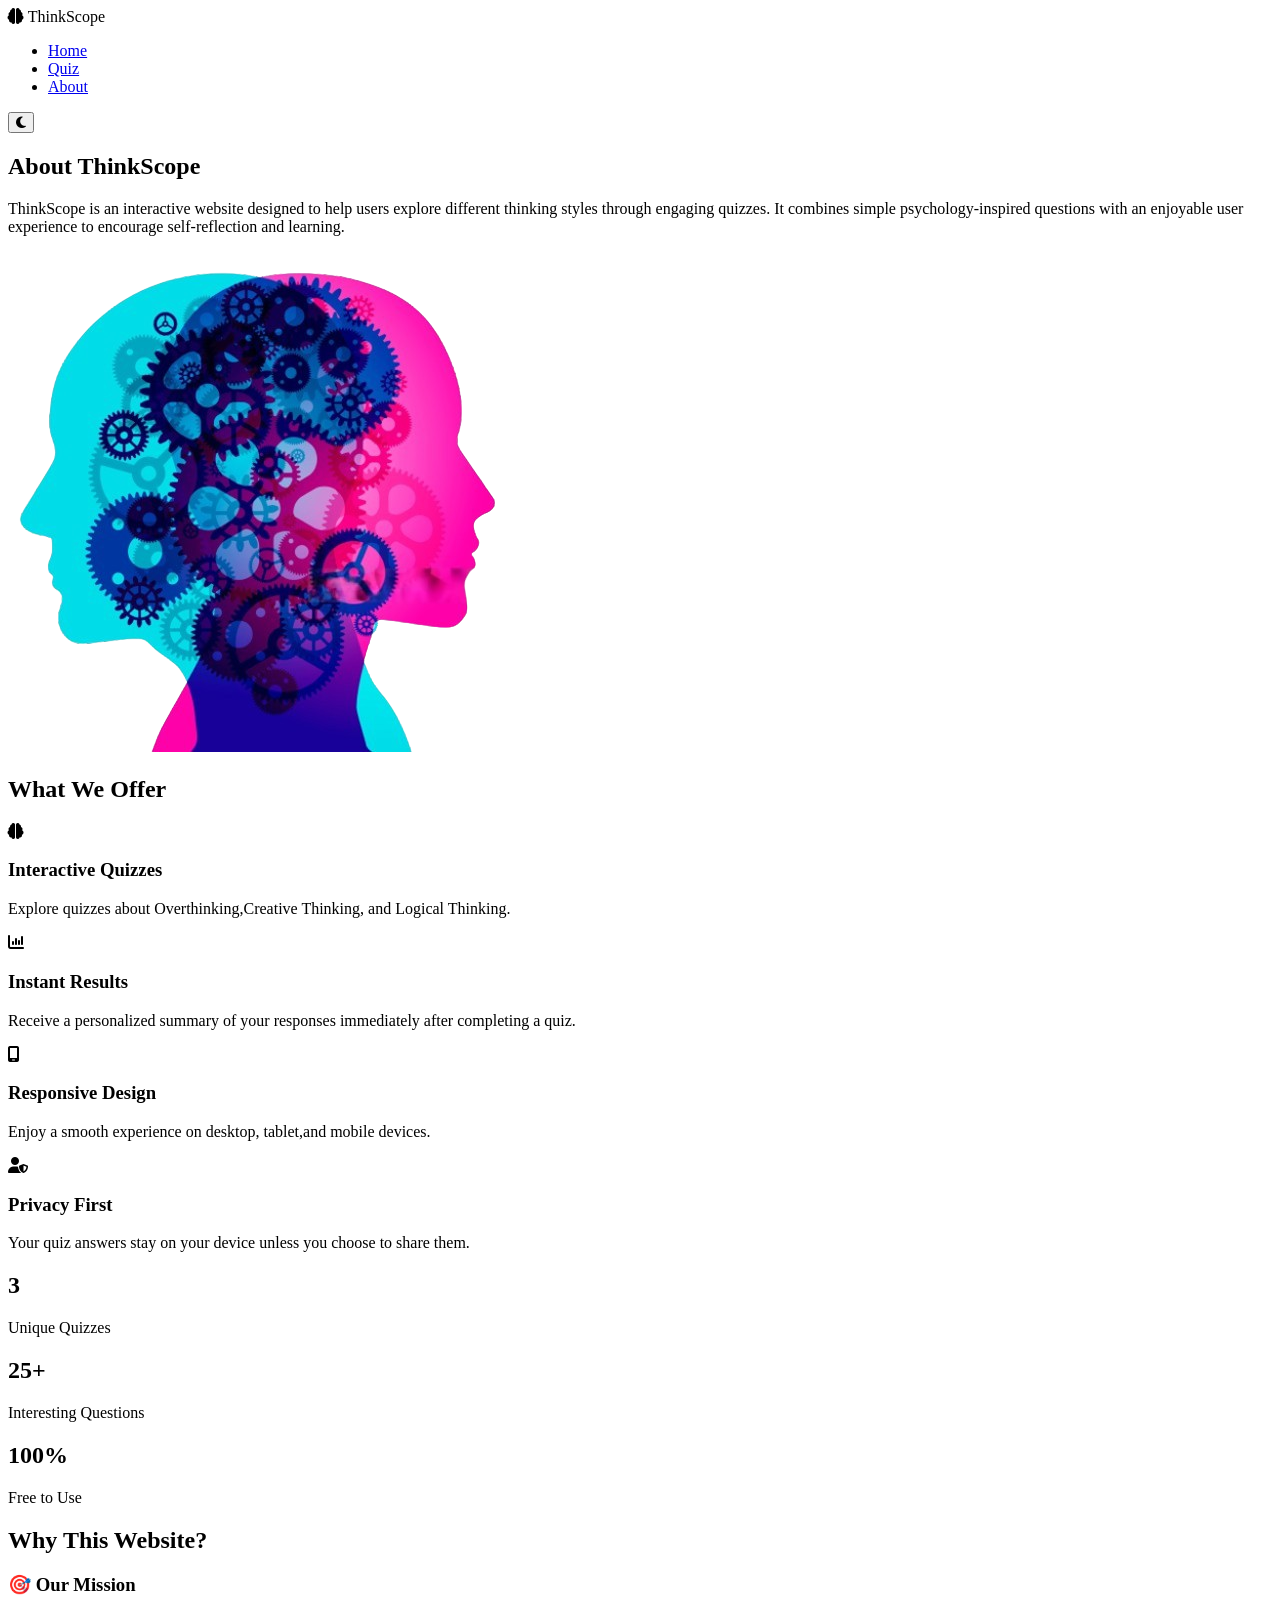
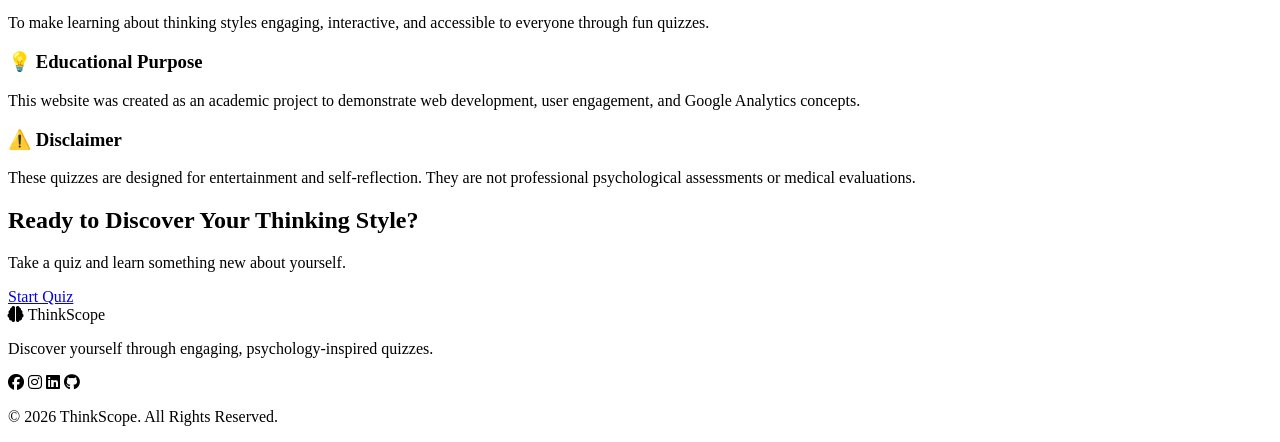
==== about.html @ ec68a6d8 "Add files via upload" ====
<!DOCTYPE html>
<html lang="en">
<head>
    <meta charset="UTF-8">
    <meta name="viewport" content="width=device-width, initial-scale=1.0">
    <title>About | ThinkScope</title>
    <link href="https://fonts.googleapis.com/css2?family=Poppins:wght@300;400;500;600;700&display=swap" rel="stylesheet">
    <link rel="stylesheet"
    href="https://cdnjs.cloudflare.com/ajax/libs/font-awesome/6.5.1/css/all.min.css">
    <link rel="stylesheet" href="css/style.css">
</head>
<body>
    <header>
        <nav class="navbar">
            <div class="logo">
                <i class="fa-solid fa-brain"></i>
                ThinkScope
            </div>
            <ul class="nav-links">
                <li><a href="index.html">Home</a></li>
                <li><a href="index.html#quizzes">Quiz</a></li>
                <li><a href="about.html">About</a></li>
            </ul>
            <button id="themeBtn">
                <i class="fa-solid fa-moon"></i>
            </button>
        </nav>
    </header>

    <section class="hero">
        <div class="hero-text">
            <h1>About <span>ThinkScope</span></h1>
            <p>ThinkScope is an interactive website designed to help users explore different thinking styles through engaging quizzes.
                It combines simple psychology-inspired questions with an enjoyable user experience to encourage self-reflection and learning.
            </p>
        </div>
        <div class="hero-image">
            <img src="brain.png" alt="Brain Illustration">
        </div>
    </section>

    <section class="features">
        <h2 class="section-title">
            What We Offer
        </h2>
        <div class="feature-grid">
            <div class="feature-box">
                <i class="fa-solid fa-brain"></i>
                <h3>Interactive Quizzes</h3>
                <p>Explore quizzes about Overthinking,Creative Thinking, and Logical Thinking.</p>
            </div>
            <div class="feature-box">
                <i class="fa-solid fa-chart-column"></i>
                <h3>Instant Results</h3>
                <p>Receive a personalized summary of your responses immediately after completing a quiz.</p>
            </div>
            <div class="feature-box">
                <i class="fa-solid fa-mobile-screen"></i>
                <h3>Responsive Design</h3>
                <p>Enjoy a smooth experience on desktop, tablet,and mobile devices.</p>
            </div>
            <div class="feature-box">
                <i class="fa-solid fa-user-shield"></i>
                <h3>Privacy First</h3>
                <p>Your quiz answers stay on your device unless you choose to share them.</p>
            </div>
        </div>
    </section>

    <section class="stats">
        <div class="stat-card">
            <h2>3</h2>
            <p>Unique Quizzes</p>
        </div>
        <div class="stat-card">
            <h2>25+</h2>
            <p>Interesting Questions</p>
        </div>
        <div class="stat-card">
            <h2>100%</h2>
            <p>Free to Use</p>
        </div>
    </section>

    <section class="reviews">
        <h2 class="section-title">
            Why This Website?
        </h2>
        <div class="review-container">
            <div class="review">
                <h3>🎯 Our Mission</h3>
                <p>To make learning about thinking styles engaging, interactive, and accessible to everyone through fun quizzes.</p>
            </div>
            <div class="review">
                <h3>💡 Educational Purpose</h3>
                <p>This website was created as an academic project to demonstrate web development, user engagement, and Google Analytics concepts.</p>
            </div>
            <div class="review">
                <h3>⚠️ Disclaimer</h3>
                <p>These quizzes are designed for entertainment and self-reflection. They are not professional psychological assessments or medical evaluations.</p>
            </div>
        </div>
    </section>
    <section class="newsletter">
        <h2>Ready to Discover Your Thinking Style?</h2>
        <p>Take a quiz and learn something new about yourself.</p>
        <a href="index.html#quizzes" class="btn">Start Quiz</a>
    </section>

    <footer>
        <div class="footer-logo">
            <i class="fa-solid fa-brain"></i>
            ThinkScope
        </div>
        <p>Discover yourself through engaging, psychology-inspired quizzes.</p>
        <div class="social-icons">
            <i class="fab fa-facebook"></i>
            <i class="fab fa-instagram"></i>
            <i class="fab fa-linkedin"></i>
            <i class="fab fa-github"></i>
        </div>
        <p>© 2026 ThinkScope. All Rights Reserved.</p>
    </footer>

    <script src="js/script.js"></script>
    
</body>
</html>
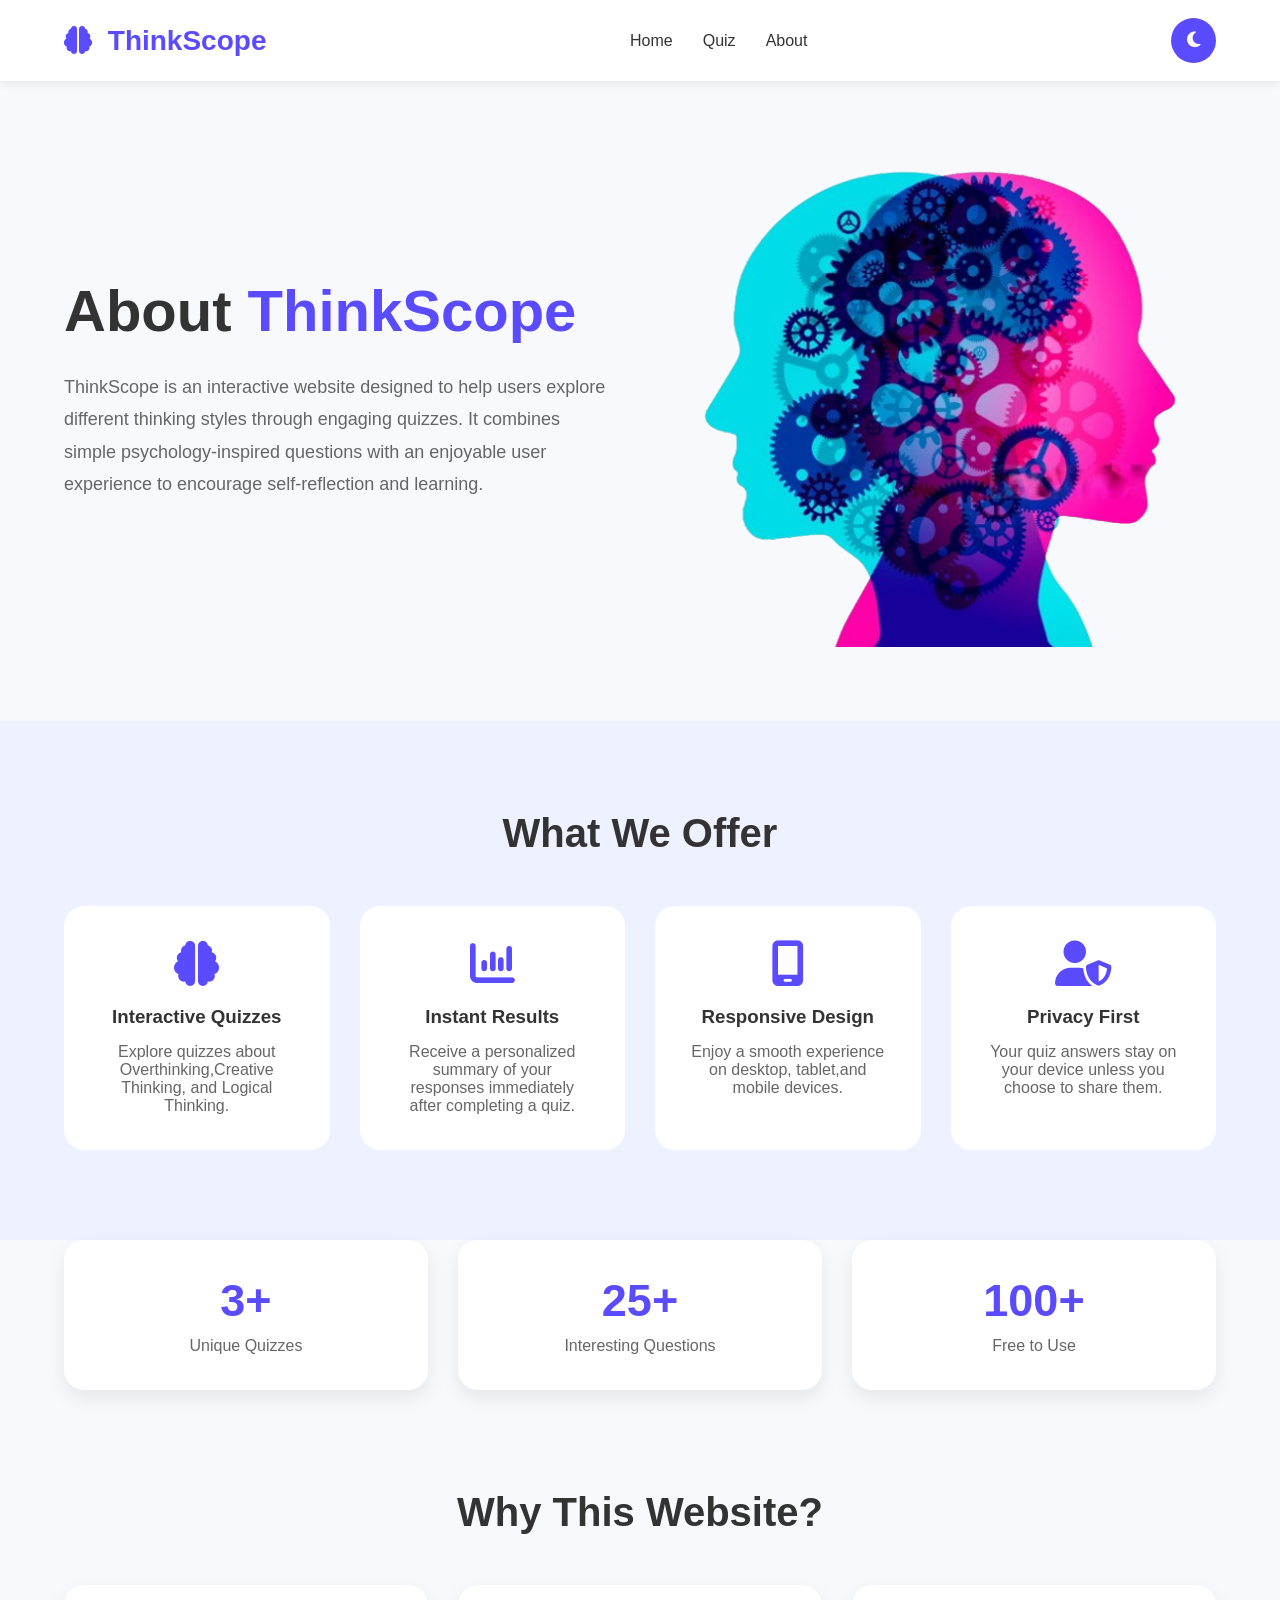
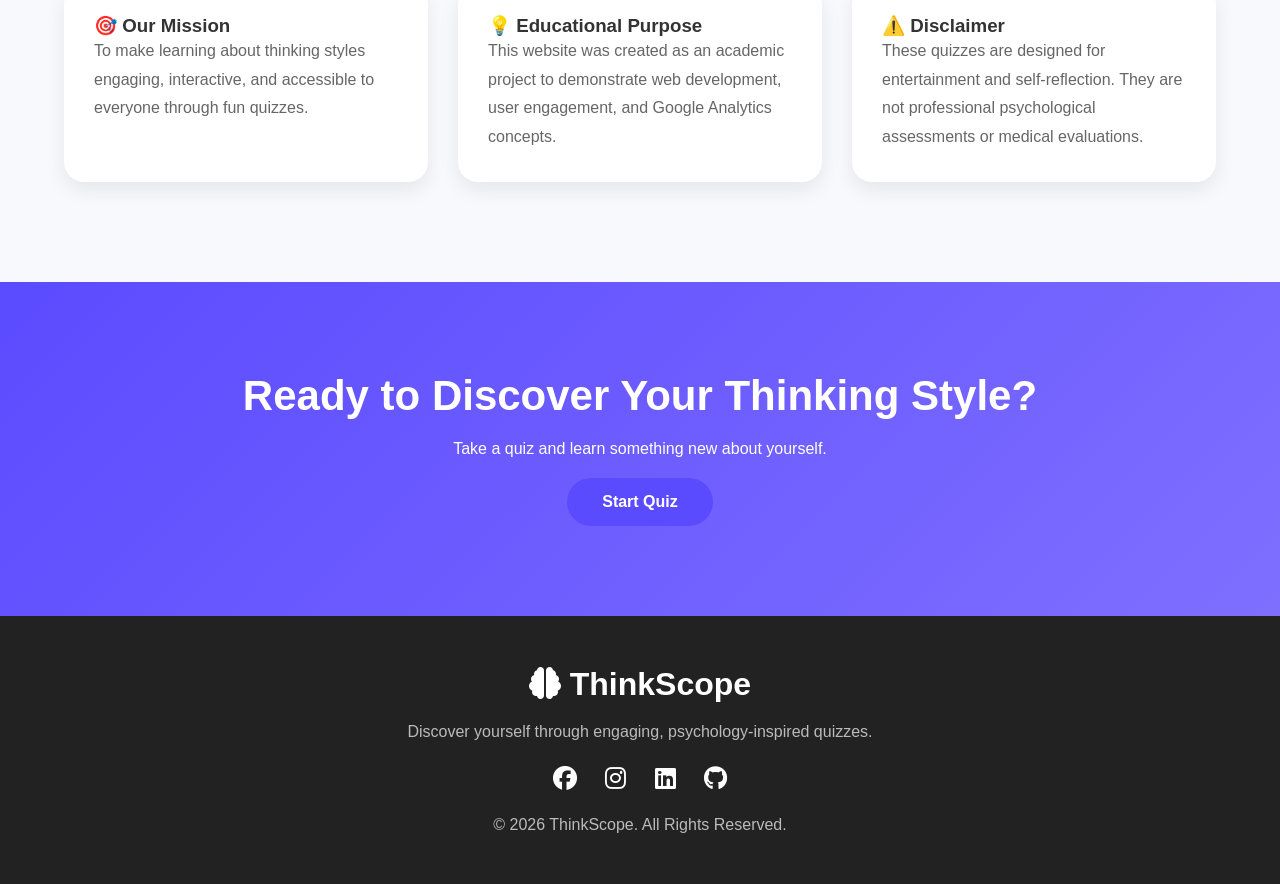
==== commit fb34d251: "Integrate Google Analytics tracking code Added Google Analytics tracking code to the head section." ====
--- a/about.html
+++ b/about.html
@@ -8,6 +8,15 @@
     <link rel="stylesheet"
     href="https://cdnjs.cloudflare.com/ajax/libs/font-awesome/6.5.1/css/all.min.css">
     <link rel="stylesheet" href="css/style.css">
+    <!-- Google tag (gtag.js) -->
+    <script async src="https://www.googletagmanager.com/gtag/js?id=G-D3G3FL1Q8W"></script>
+    <script>
+      window.dataLayer = window.dataLayer || [];
+      function gtag(){dataLayer.push(arguments);}
+      gtag('js', new Date());
+    
+      gtag('config', 'G-D3G3FL1Q8W');
+    </script>
 </head>
 <body>
     <header>
@@ -125,4 +134,4 @@
     <script src="js/script.js"></script>
     
 </body>
-</html>+</html>
--- a/css/style.css
+++ b/css/style.css
@@ -0,0 +1,364 @@
+/* GOOGLE FONT */
+*{
+    margin:0;
+    padding:0;
+    box-sizing:border-box;
+    font-family:'Poppins',sans-serif;
+}
+html{
+    scroll-behavior:smooth;
+}
+body{
+    background:#f7f9fc;
+    color:#333;
+    transition:.4s;
+}
+
+/*  NAVBAR */
+header{
+    width:100%;
+    position:sticky;
+    top:0;
+    z-index:999;
+    background:#fff;
+    box-shadow:0 2px 10px rgba(0,0,0,.08);
+}
+.navbar{
+    width:90%;
+    max-width:1200px;
+    margin:auto;
+    display:flex;
+    justify-content:space-between;
+    align-items:center;
+    padding:18px 0;
+}
+.logo{
+    font-size:28px;
+    font-weight:700;
+    color:#5b4bff;
+}
+.logo i{
+    margin-right:8px;
+}
+.nav-links{
+    list-style:none;
+    display:flex;
+    gap:30px;
+}
+.nav-links a{
+    text-decoration:none;
+    color:#333;
+    font-weight:500;
+    transition:.3s;
+}
+.nav-links a:hover{
+    color:#5b4bff;
+}
+#themeBtn{
+    border:none;
+    background:#5b4bff;
+    color:white;
+    width:45px;
+    height:45px;
+    border-radius:50%;
+    cursor:pointer;
+    font-size:18px;
+    transition:.3s;
+}
+#themeBtn:hover{
+    transform:rotate(20deg);
+}
+
+/* HERO  */
+.hero{
+    width:90%;
+    max-width:1200px;
+    margin:70px auto;
+    display:flex;
+    align-items:center;
+    justify-content:space-between;
+    gap:50px;
+}
+.hero-text{
+    flex:1;
+}
+.hero-text h1{
+    font-size:58px;
+    line-height:1.2;
+}
+.hero-text span{
+    color:#5b4bff;
+}
+.hero-text p{
+    margin:25px 0;
+    line-height:1.8;
+    color:#666;
+    font-size:18px;
+}
+.btn{
+    display:inline-block;
+    background:#5b4bff;
+    color:white;
+    text-decoration:none;
+    padding:15px 35px;
+    border-radius:50px;
+    font-weight:600;
+    transition:.3s;
+}
+.btn:hover{
+    transform:translateY(-4px);
+    box-shadow:0 12px 25px rgba(91,75,255,.3);
+}
+.hero-image{
+    flex:1;
+    text-align:center;
+}
+.hero-image img{
+    width:90%;
+    max-width:500px;
+    animation:float 4s ease-in-out infinite;
+}
+@keyframes float{
+    0%{
+        transform:translateY(0);
+    }
+    50%{
+        transform:translateY(-20px);
+    }
+    100%{
+        transform:translateY(0);
+    }
+}
+
+/*  STATS */
+.stats{
+    width:90%;
+    max-width:1200px;
+    margin:auto;
+    display:grid;
+    grid-template-columns:repeat(3,1fr);
+    gap:30px;
+}
+.stat-card{
+    background:white;
+    border-radius:20px;
+    padding:35px;
+    text-align:center;
+    box-shadow:0 8px 20px rgba(0,0,0,.08);
+    transition:.3s;
+}
+.stat-card:hover{
+    transform:translateY(-8px);
+}
+.stat-card h2{
+    color:#5b4bff;
+    font-size:45px;
+}
+.stat-card p{
+    margin-top:10px;
+    color:#666;
+}
+
+/* SECTION TITLE  */
+.section-title{
+    text-align:center;
+    font-size:40px;
+    margin-bottom:50px;
+}
+
+/* QUIZZES */
+.quiz-section{
+    width:90%;
+    max-width:1200px;
+    margin:100px auto;
+}
+.quiz-container{
+    display:grid;
+    grid-template-columns:repeat(auto-fit,minmax(280px,1fr));
+    gap:30px;
+}
+.quiz-card{
+    background:white;
+    border-radius:20px;
+    padding:35px;
+    text-align:center;
+    box-shadow:0 8px 20px rgba(0,0,0,.08);
+    transition:.3s;
+}
+.quiz-card:hover{
+    transform:translateY(-10px);
+}
+.quiz-card i{
+    font-size:55px;
+    color:#5b4bff;
+    margin-bottom:20px;
+}
+.quiz-card h3{
+    margin-bottom:15px;
+}
+.quiz-card p{
+    color:#666;
+    line-height:1.7;
+}
+.card-btn{
+    display:inline-block;
+    margin-top:25px;
+    background:#5b4bff;
+    color:white;
+    text-decoration:none;
+    padding:12px 30px;
+    border-radius:40px;
+}
+
+/* FEATURES */
+.features{
+    background:#eef1ff;
+    padding:90px 5%;
+}
+.feature-grid{
+    max-width:1200px;
+    margin:auto;
+    display:grid;
+    grid-template-columns:repeat(auto-fit,minmax(250px,1fr));
+    gap:30px;
+}
+.feature-box{
+    background:white;
+    padding:35px;
+    border-radius:20px;
+    text-align:center;
+    transition:.3s;
+}
+.feature-box:hover{
+    transform:scale(1.05);
+}
+.feature-box i{
+    font-size:45px;
+    color:#5b4bff;
+    margin-bottom:20px;
+}
+.feature-box h3{
+    margin-bottom:15px;
+}
+.feature-box p{
+    color:#666;
+}
+
+/* REVIEWS  */
+.reviews{
+    width:90%;
+    max-width:1200px;
+    margin:100px auto;
+}
+.review-container{
+    display:grid;
+    grid-template-columns:repeat(auto-fit,minmax(300px,1fr));
+    gap:30px;
+}
+.review{
+    background:white;
+    border-radius:20px;
+    padding:30px;
+    box-shadow:0 8px 20px rgba(0,0,0,.08);
+}
+.review p{
+    color:#666;
+    line-height:1.8;
+}
+.review h4{
+    margin-top:20px;
+    color:#5b4bff;
+}
+
+/* NEWSLETTER  */
+.newsletter{
+    background:linear-gradient(135deg,#5b4bff,#7f6fff);
+    color:white;
+    text-align:center;
+    padding:90px 20px;
+}
+.newsletter h2{
+    font-size:42px;
+}
+.newsletter p{
+    margin:20px 0;
+}
+
+/* FOOTER */
+footer{
+    background:#222;
+    color:white;
+    text-align:center;
+    padding:50px 20px;
+}
+.footer-logo{
+    font-size:32px;
+    margin-bottom:20px;
+    font-weight:700;
+}
+.social-icons{
+    margin:25px 0;
+}
+.social-icons i{
+    font-size:24px;
+    margin:0 12px;
+    cursor:pointer;
+    transition:.3s;
+}
+.social-icons i:hover{
+    color:#5b4bff;
+}
+footer p{
+    color:#bbb;
+}
+
+/* DARK MODE */
+body.dark{
+    background:#101820;
+    color:white;
+}
+body.dark header{
+    background:#172635;
+}
+body.dark .nav-links a{
+    color:white;
+}
+body.dark .stat-card,
+body.dark .quiz-card,
+body.dark .feature-box,
+body.dark .review{
+    background:#1c2d3f;
+    color:white;
+}
+body.dark p{
+    color:#d0d0d0;
+}
+body.dark .features{
+    background:#13212d;
+}
+
+/* RESPONSIVE */
+@media(max-width:900px){
+    .hero{
+        flex-direction:column;
+        text-align:center;
+    }
+    .hero-text h1{
+        font-size:42px;
+    }
+    .stats{
+        grid-template-columns:1fr;
+    }
+    .nav-links{
+        display:none;
+    }
+}
+
+@media(max-width:600px){
+    .hero-text h1{
+        font-size:34px;
+    }
+    .section-title{
+        font-size:30px;
+    }
+}
